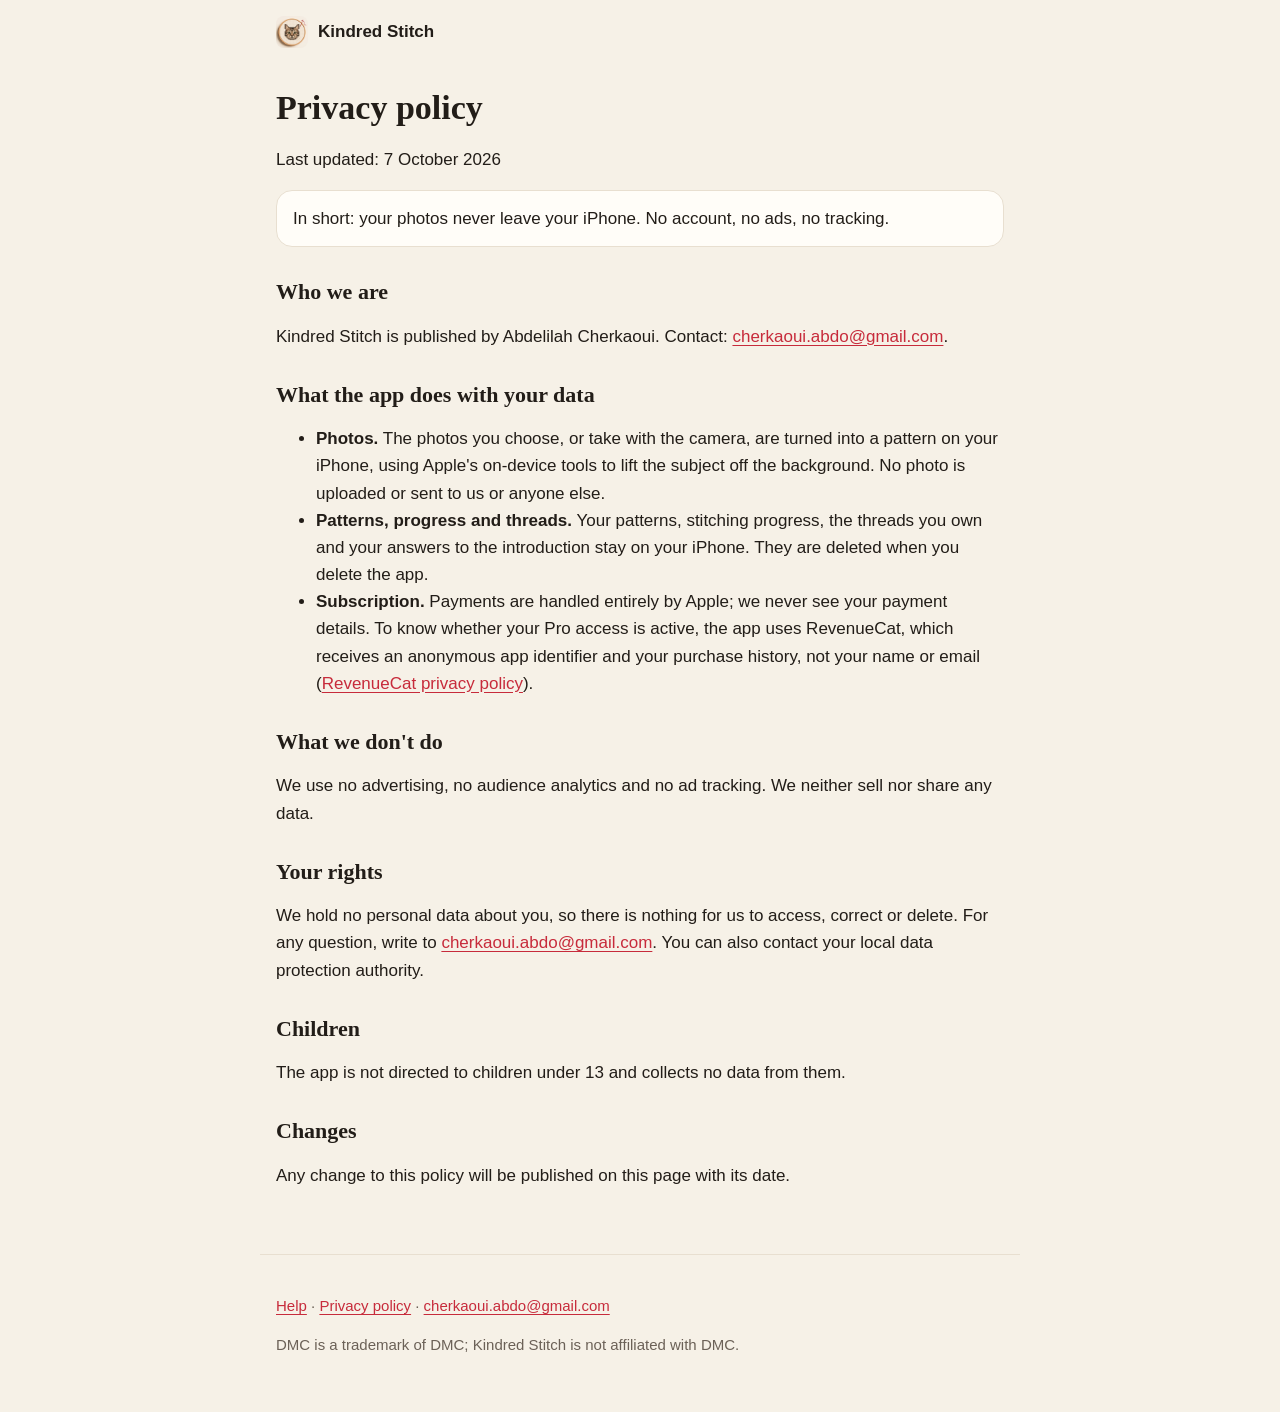
==== privacy.html @ e5b2d4fa "Pages d'aide et de confidentialité de Kindred Stitch App Store Connect exige une URL de politique de" ====
<!doctype html>
<html lang="en">
<head>
<meta charset="utf-8">
<meta name="viewport" content="width=device-width, initial-scale=1">
<title>Kindred Stitch – Privacy</title>
<meta name="description" content="Kindred Stitch privacy policy: your photos stay on your iPhone.">
<link rel="icon" href="assets/favicon.png">
<link rel="apple-touch-icon" href="assets/icon.png">
<link rel="stylesheet" href="style.css">
</head>
<body>
<header class="bar"><a class="brand" href="index.html"><img src="assets/icon.png" alt="" width="32" height="32">Kindred Stitch</a></header>
<main>
<article>
<h1>Privacy policy</h1>
<p>Last updated: 7 October 2026</p>
<p class="note">In short: your photos never leave your iPhone. No account, no ads, no tracking.</p>

<h2>Who we are</h2>
<p>Kindred Stitch is published by Abdelilah Cherkaoui. Contact: <a href="mailto:cherkaoui.abdo@gmail.com">cherkaoui.abdo@gmail.com</a>.</p>

<h2>What the app does with your data</h2>
<ul>
<li><strong>Photos.</strong> The photos you choose, or take with the camera, are turned into a pattern on your iPhone, using Apple's on-device tools to lift the subject off the background. No photo is uploaded or sent to us or anyone else.</li>
<li><strong>Patterns, progress and threads.</strong> Your patterns, stitching progress, the threads you own and your answers to the introduction stay on your iPhone. They are deleted when you delete the app.</li>
<li><strong>Subscription.</strong> Payments are handled entirely by Apple; we never see your payment details. To know whether your Pro access is active, the app uses RevenueCat, which receives an anonymous app identifier and your purchase history, not your name or email (<a href="https://www.revenuecat.com/privacy">RevenueCat privacy policy</a>).</li>
</ul>

<h2>What we don't do</h2>
<p>We use no advertising, no audience analytics and no ad tracking. We neither sell nor share any data.</p>

<h2>Your rights</h2>
<p>We hold no personal data about you, so there is nothing for us to access, correct or delete. For any question, write to <a href="mailto:cherkaoui.abdo@gmail.com">cherkaoui.abdo@gmail.com</a>. You can also contact your local data protection authority.</p>

<h2>Children</h2>
<p>The app is not directed to children under 13 and collects no data from them.</p>

<h2>Changes</h2>
<p>Any change to this policy will be published on this page with its date.</p>
</article>
</main>
<footer><p><a href="index.html">Help</a> · <a href="privacy.html">Privacy policy</a> · <a href="mailto:cherkaoui.abdo@gmail.com">cherkaoui.abdo@gmail.com</a></p>
<p>DMC is a trademark of DMC; Kindred Stitch is not affiliated with DMC.</p></footer>
</body>
</html>
---- style.css ----
/* Kindred Stitch app colours: linen paper, ink text, DMC 321 red for links. */
:root {
  --brand: #C72B3B; --text: #221D18; --muted: #6B6157; --bg: #F6F1E7; --panel: #FFFDF8; --line: #E8DFD0;
}
@media (prefers-color-scheme: dark) {
  :root { --brand: #E8C39A; --text: #F3ECE2; --muted: #B9AEA2; --bg: #16120F; --panel: #241E1A; --line: #3A322C; }
}
* { box-sizing: border-box; }
html { -webkit-text-size-adjust: 100%; }
body { margin: 0; color: var(--text); background: var(--bg); font: 17px/1.6 -apple-system, BlinkMacSystemFont, "SF Pro Text", "Segoe UI", Roboto, sans-serif; }
a { color: var(--brand); text-underline-offset: 3px; }
img { max-width: 100%; height: auto; }
.bar { max-width: 760px; margin: 0 auto; padding: 16px; display: flex; align-items: center; gap: 12px; }
.brand { display: inline-flex; align-items: center; gap: 10px; font-weight: 700; text-decoration: none; color: var(--text); }
.brand img { border-radius: 8px; }
main { max-width: 760px; margin: 0 auto; padding: 8px 16px 48px; }
h1, h2 { font-family: "Iowan Old Style", "Palatino", Georgia, serif; font-weight: 600; line-height: 1.2; }
h1 { font-size: 34px; margin: 16px 0 8px; }
h2 { font-size: 22px; margin: 32px 0 8px; }
.note { background: var(--panel); border: 1px solid var(--line); border-radius: 16px; padding: 14px 16px; }
details { background: var(--panel); border: 1px solid var(--line); border-radius: 16px; padding: 12px 16px; margin: 10px 0; }
summary { font-weight: 600; cursor: pointer; }
footer { max-width: 760px; margin: 0 auto; padding: 24px 16px 40px; color: var(--muted); font-size: 15px; border-top: 1px solid var(--line); }
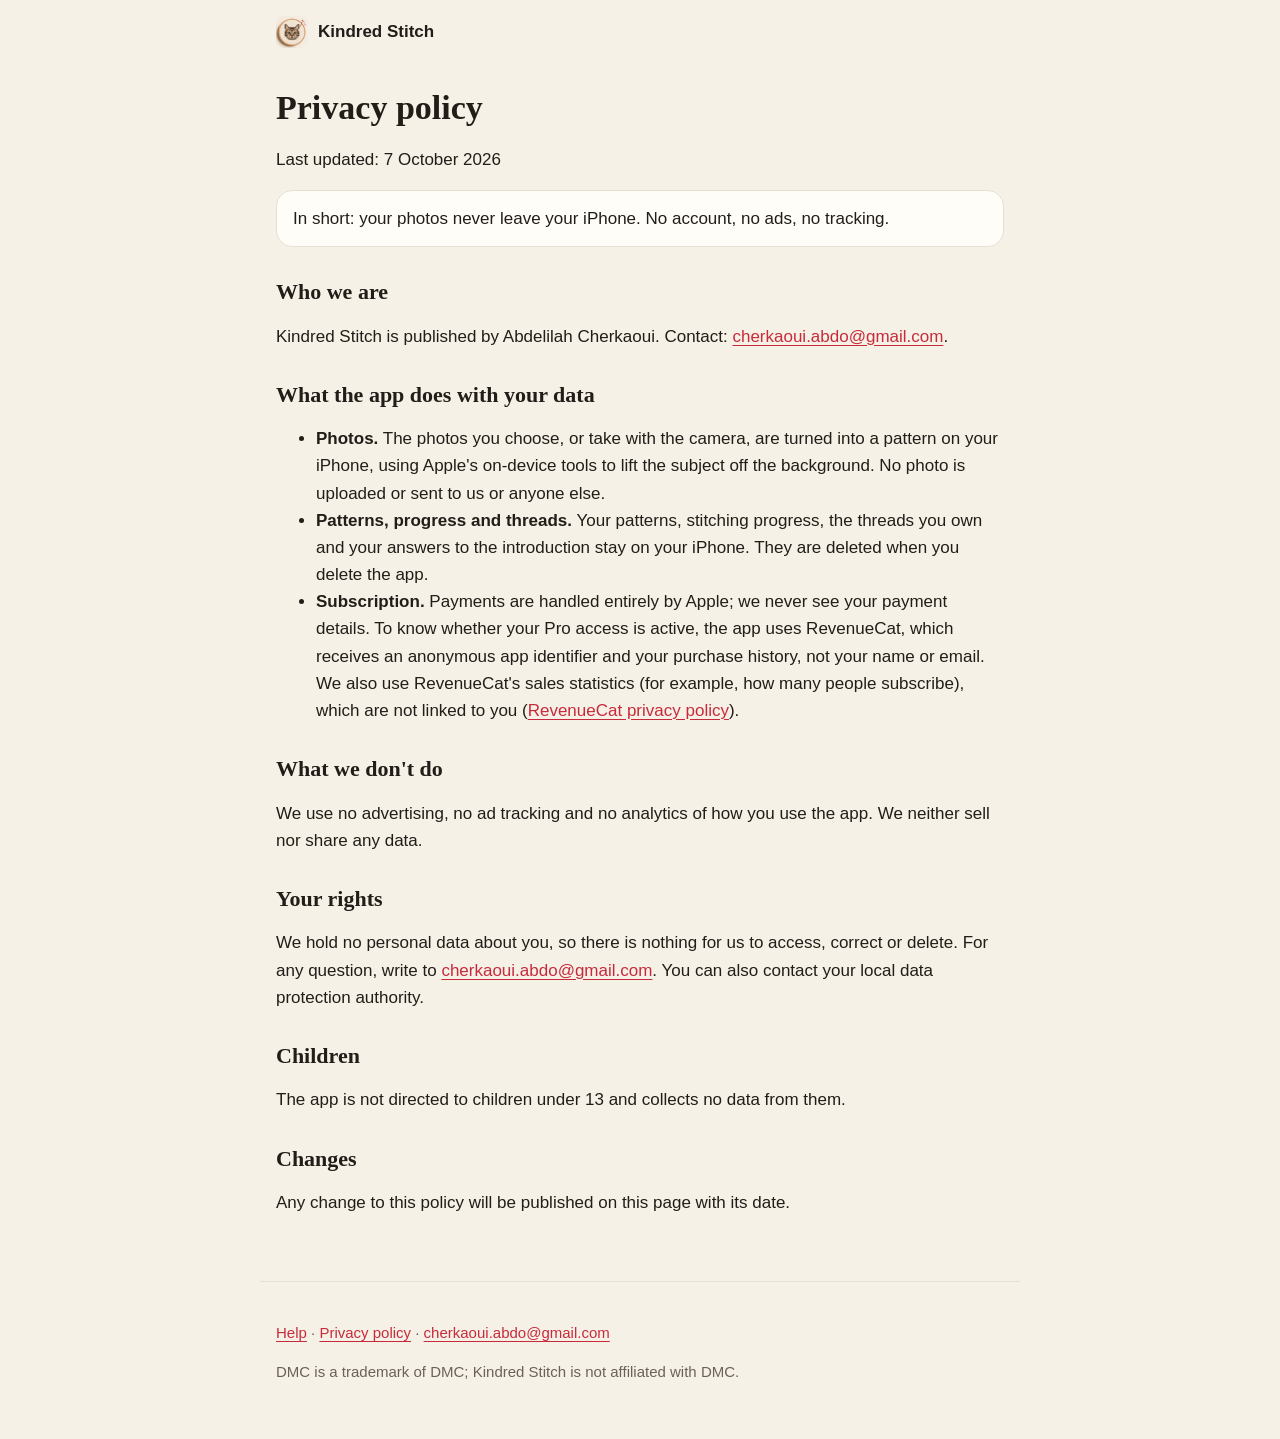
==== commit 8b0a1b1d: "Politique : mentionner les statistiques de ventes RevenueCat Le questionnaire App Privacy déclare l'" ====
--- a/privacy.html
+++ b/privacy.html
@@ -24,11 +24,11 @@
 <ul>
 <li><strong>Photos.</strong> The photos you choose, or take with the camera, are turned into a pattern on your iPhone, using Apple's on-device tools to lift the subject off the background. No photo is uploaded or sent to us or anyone else.</li>
 <li><strong>Patterns, progress and threads.</strong> Your patterns, stitching progress, the threads you own and your answers to the introduction stay on your iPhone. They are deleted when you delete the app.</li>
-<li><strong>Subscription.</strong> Payments are handled entirely by Apple; we never see your payment details. To know whether your Pro access is active, the app uses RevenueCat, which receives an anonymous app identifier and your purchase history, not your name or email (<a href="https://www.revenuecat.com/privacy">RevenueCat privacy policy</a>).</li>
+<li><strong>Subscription.</strong> Payments are handled entirely by Apple; we never see your payment details. To know whether your Pro access is active, the app uses RevenueCat, which receives an anonymous app identifier and your purchase history, not your name or email. We also use RevenueCat's sales statistics (for example, how many people subscribe), which are not linked to you (<a href="https://www.revenuecat.com/privacy">RevenueCat privacy policy</a>).</li>
 </ul>
 
 <h2>What we don't do</h2>
-<p>We use no advertising, no audience analytics and no ad tracking. We neither sell nor share any data.</p>
+<p>We use no advertising, no ad tracking and no analytics of how you use the app. We neither sell nor share any data.</p>
 
 <h2>Your rights</h2>
 <p>We hold no personal data about you, so there is nothing for us to access, correct or delete. For any question, write to <a href="mailto:cherkaoui.abdo@gmail.com">cherkaoui.abdo@gmail.com</a>. You can also contact your local data protection authority.</p>
